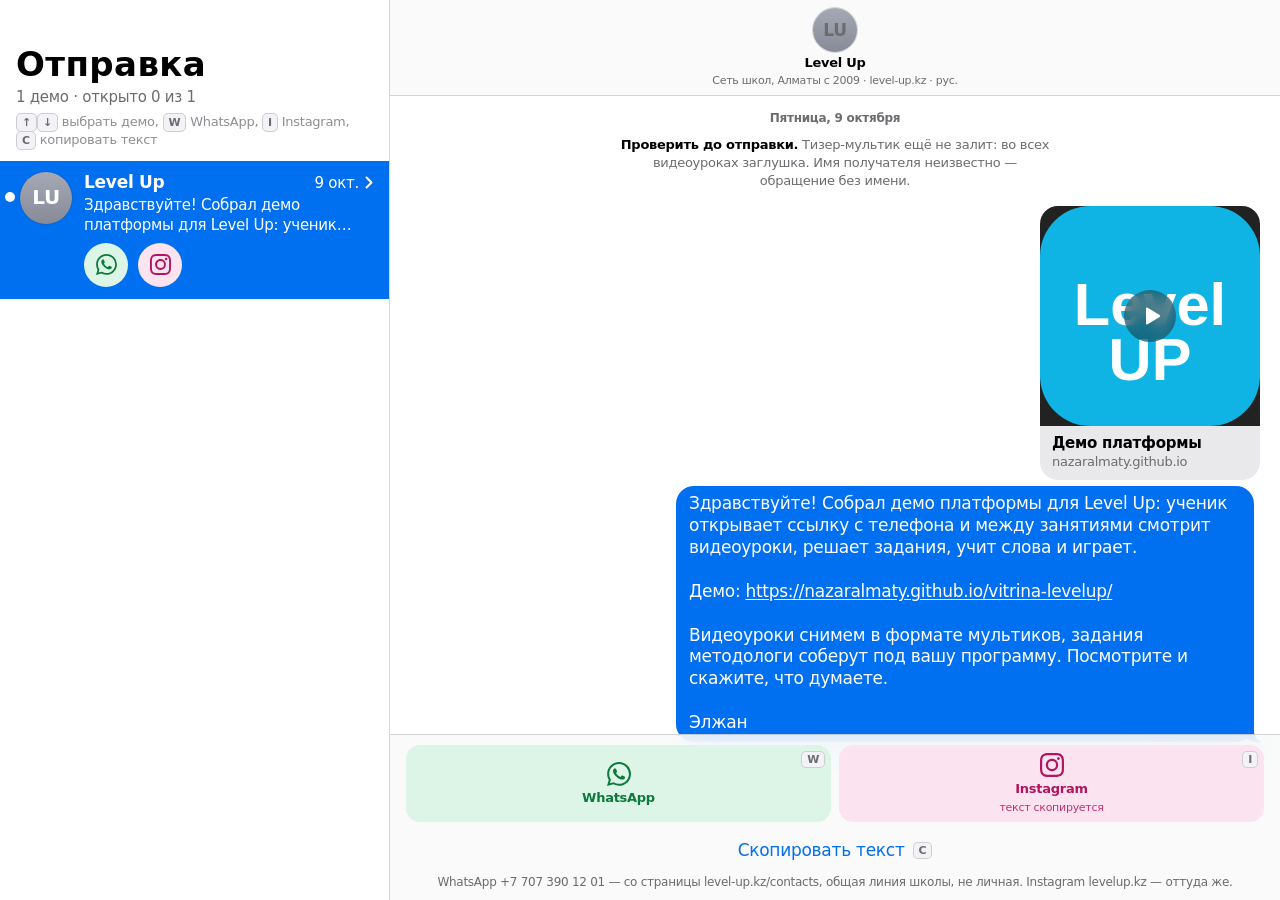
==== send/index.html @ e3538e0c "витрина LevelUp: демо платформы + страница отправки" ====
<!doctype html>
<html lang="ru">
<head>
<meta charset="utf-8">
<meta name="viewport" content="width=device-width, initial-scale=1, viewport-fit=cover">
<meta name="robots" content="noindex,nofollow">
<meta name="theme-color" content="#ffffff" media="(prefers-color-scheme: light)">
<meta name="theme-color" content="#000000" media="(prefers-color-scheme: dark)">
<title>Отправка · витрины</title>
<link rel="icon" href="data:,">
<!--
THESIS: стол отправки демо выглядит как «Сообщения» на iPhone: свежий лид сверху, каждое демо — уже набранное исходящее сообщение. Отказ от таблицы лидов и CRM-карточек.
OWN-WORLD: системный шрифт Apple, белый (чёрный в тёмной теме) лист, синий пузырь с хвостом, карточка-превью ссылки с серым подвалом, плитки действий как в «Контактах» (WhatsApp зелёный, Почта синяя, Instagram малиновый), волосяные разделители с отступом от аватара.
STORY: Элжан открывает страницу, видит новое демо первым, жмёт плитку — открывается WhatsApp, почта или директ с готовым текстом и ссылкой на рилс.
FIRST VIEWPORT: крупный заголовок «Отправка», под ним счётчик; строки-треды: синяя точка, аватар канала, имя, дата, две строки текста, три круглые кнопки каналов.
FORM: закреплено брифом (iOS Messages), без броска. Телефон — список → тред сдвигом; от 760 px — две колонки как Messages на Mac, клавиши ↑↓ W E I C.
-->
<style>
:root{
  color-scheme: light dark;
  --bg:#fff; --bg2:#F2F2F7; --fill:#E9E9EB;
  --label:#000; --label2:#6C6C70; --label3:#8E8E93;
  --sep:rgba(60,60,67,.2);
  --blue:#006FF0; --bubble:#006FF0;
  --wa:#0B7A3B; --wa-bg:#DCF5E6;
  --mail:#0062D6; --mail-bg:#E1ECFD;
  --ig:#B3135F; --ig-bg:#FBE4EF;
  --bar:rgba(249,249,249,.84);
  --ease:cubic-bezier(.32,.72,0,1);
  --font:-apple-system,BlinkMacSystemFont,"SF Pro Text",system-ui,"Segoe UI",Roboto,"Helvetica Neue",Arial,sans-serif;
}
@media (prefers-color-scheme: dark){
  :root{
    --bg:#000; --bg2:#1C1C1E; --fill:#262628;
    --label:#fff; --label2:#AEAEB2; --label3:#8E8E93;
    --sep:rgba(84,84,88,.62);
    --blue:#0A84FF;
    --wa:#4ADE80; --wa-bg:rgba(37,211,102,.15);
    --mail:#6AB0FF; --mail-bg:rgba(10,132,255,.17);
    --ig:#FF7DB8; --ig-bg:rgba(225,48,108,.19);
    --bar:rgba(22,22,24,.84);
  }
}
*{box-sizing:border-box}
html,body{height:100%}
body{margin:0;background:var(--bg);color:var(--label);font:17px/1.29 var(--font);letter-spacing:-.016em;-webkit-font-smoothing:antialiased;-webkit-text-size-adjust:100%;-webkit-tap-highlight-color:transparent}
a{color:inherit;text-decoration:none}
:focus-visible{outline:3px solid var(--blue);outline-offset:2px;border-radius:12px}

/* ── каркас: телефон — два экрана со сдвигом, Mac — две колонки ── */
.app{position:relative;height:100vh;height:100dvh;overflow:hidden}
.pane{position:absolute;inset:0;display:flex;flex-direction:column;background:var(--bg);transition:transform .52s var(--ease),filter .52s var(--ease)}
.thread{transform:translateX(100%);box-shadow:-10px 0 28px rgba(0,0,0,.14);overflow-y:auto;overscroll-behavior:contain}
.app[data-view=thread] .thread{transform:none}
.app[data-view=thread] .list{transform:translateX(-26%);filter:brightness(.9)}
.scroll{flex:1;overflow-y:auto;overscroll-behavior:contain;-webkit-overflow-scrolling:touch}
@media (min-width:760px){
  .app{display:grid;grid-template-columns:minmax(330px,390px) 1fr}
  .pane{position:relative;inset:auto;transform:none!important;filter:none!important;box-shadow:none;min-height:0}
  .list{border-right:.5px solid var(--sep);background:var(--bg)}
  .back{visibility:hidden}
}
@media (prefers-reduced-motion:reduce){.pane{transition:none}}

/* ── список ── */
.list-head{padding:calc(env(safe-area-inset-top) + 44px) 16px 6px}
.list-head h1{margin:0;font-size:34px;line-height:41px;font-weight:700;letter-spacing:.012em}
.tally{margin:2px 0 0;color:var(--label2);font-size:15px;line-height:20px}
.keys{display:none;margin:6px 0 0;color:var(--label3);font-size:13px;line-height:18px}
.keys kbd,.tile kbd{font:600 11px/1 var(--font);padding:2px 5px;border-radius:5px;border:.5px solid var(--sep);background:var(--bg2);color:var(--label2)}
@media (hover:hover) and (pointer:fine){.keys{display:block}}

.rows{list-style:none;margin:6px 0 0;padding:0 0 calc(env(safe-area-inset-bottom) + 24px)}
.row{position:relative}
.row::after{content:"";position:absolute;left:84px;right:0;bottom:0;border-bottom:.5px solid var(--sep)}
.row:last-child::after{display:none}
.row-main{display:flex;gap:12px;padding:11px 16px 6px 20px;position:relative}
.row-main:active,.row[aria-current=true] .row-main{background:var(--bg2)}
@media (min-width:760px){
  .row[aria-current=true]{background:var(--blue)}
  .row[aria-current=true] .row-main{background:none}
  .row[aria-current=true] :is(.nm,.pv,time,.chev){color:#fff}
  .row[aria-current=true] .dot{background:#fff}
  .row[aria-current=true] .receipt-mini{color:rgba(255,255,255,.85)}
  .row[aria-current=true]::after{display:none}
}
.dot{position:absolute;left:5px;top:31px;width:10px;height:10px;border-radius:50%;background:var(--blue)}
.row[data-opened] .dot{display:none}
.av{flex:none;width:52px;height:52px;border-radius:50%;object-fit:cover;outline:.5px solid var(--sep);outline-offset:-.5px;background:linear-gradient(#A5A9B5,#878B97);display:grid;place-items:center;color:#fff;font-weight:600;font-size:20px}
.row-body{flex:1;min-width:0}
.row-top{display:flex;align-items:baseline;gap:6px}
.nm{flex:1;min-width:0;font-weight:600;white-space:nowrap;overflow:hidden;text-overflow:ellipsis}
.row-top time{color:var(--label2);font-size:15px;white-space:nowrap}
.chev{width:8px;height:13px;color:var(--label3);align-self:center;flex:none}
.pv{display:-webkit-box;-webkit-line-clamp:2;-webkit-box-orient:vertical;overflow:hidden;margin-top:1px;color:var(--label2);font-size:15px;line-height:20px}
.chips{display:flex;align-items:center;gap:10px;padding:2px 16px 12px 84px}
.chip{width:44px;height:44px;border-radius:50%;display:grid;place-items:center;transition:transform .2s var(--ease),opacity .2s}
.chip svg{width:21px;height:21px}
.chip:active{transform:scale(.88)}
.receipt-mini{margin-left:auto;color:var(--label2);font-size:13px;line-height:16px;text-align:right}

/* каналы: одинаковая раскраска в чипах и плитках */
.wa{color:var(--wa);background:var(--wa-bg)}
.mail{color:var(--mail);background:var(--mail-bg)}
.ig{color:var(--ig);background:var(--ig-bg)}
.off{color:var(--label3);background:var(--bg2);cursor:not-allowed}
.chip.off{opacity:.55}

.empty{padding:48px 32px;text-align:center;color:var(--label2);font-size:15px;line-height:20px}

/* ── тред ── */
.th-head{position:sticky;top:0;z-index:2;display:grid;grid-template-columns:88px 1fr 88px;align-items:end;padding:calc(env(safe-area-inset-top) + 8px) 8px 8px;background:var(--bar);-webkit-backdrop-filter:saturate(180%) blur(20px);backdrop-filter:saturate(180%) blur(20px);border-bottom:.5px solid var(--sep)}
.back{display:flex;align-items:center;gap:4px;height:44px;padding:0 8px;color:var(--blue);font-size:17px;align-self:start}
.back svg{width:12px;height:21px}
.who{display:flex;flex-direction:column;align-items:center;gap:3px;min-width:0;text-align:center}
.who .av{width:44px;height:44px;font-size:17px}
.who b{font-size:13px;line-height:16px;font-weight:600;max-width:100%;white-space:nowrap;overflow:hidden;text-overflow:ellipsis}
.who span{font-size:11px;line-height:13px;color:var(--label2);max-width:100%;white-space:nowrap;overflow:hidden;text-overflow:ellipsis}

.th-body{flex:1 0 auto;display:flex;flex-direction:column;padding:14px 16px 16px}
.th-body>*{flex-shrink:0}
.th-body>:first-child{margin-top:auto}
.stamp{align-self:center;margin:4px 0 10px;color:var(--label2);font-size:12px;line-height:16px}
.stamp b{font-weight:600}
.sys{align-self:center;max-width:34em;margin:0 0 8px;color:var(--label2);font-size:13px;line-height:18px;text-align:center;text-wrap:pretty}
.sys a{color:var(--blue)}
.sys.check{margin-bottom:16px}
.sys.check b{color:var(--label);font-weight:600}

.card{align-self:flex-end;position:relative;width:min(220px,58vw);margin:0 4px 4px 0;border-radius:18px;overflow:hidden;background:var(--fill);transition:transform .25s var(--ease)}
.card:active{transform:scale(.97)}
.card img{display:block;width:100%;aspect-ratio:1/1;object-fit:cover;object-position:50% 30%;background:#222}
.play{position:absolute;left:50%;top:40%;width:52px;height:52px;margin:-26px 0 0 -26px;border-radius:50%;display:grid;place-items:center;background:rgba(0,0,0,.42);-webkit-backdrop-filter:blur(8px);backdrop-filter:blur(8px)}
.play svg{width:20px;height:20px;margin-left:3px;color:#fff}
.card-foot{display:block;padding:8px 12px 10px}
.card-foot b{display:block;font-size:15px;line-height:19px;font-weight:600}
.card-foot span{display:block;font-size:13px;line-height:17px;color:var(--label2)}
.card.pending img{filter:grayscale(1) brightness(.75)}

.bubble{align-self:flex-end;position:relative;max-width:min(78%,34em);margin:2px 10px 0 0;padding:7px 13px 8px;border-radius:18px;background:var(--bubble);color:#fff;white-space:pre-wrap;overflow-wrap:anywhere;text-wrap:pretty}
.bubble::before{content:"";position:absolute;bottom:0;right:-7px;width:20px;height:20px;background:var(--bubble);border-bottom-left-radius:16px 14px}
.bubble::after{content:"";position:absolute;bottom:0;right:-10px;width:10px;height:20px;background:var(--bg);border-bottom-left-radius:10px}
.bubble a{color:#fff;text-decoration:underline;text-underline-offset:2px}
.bubble i{opacity:.8}
.receipt{align-self:flex-end;margin:4px 12px 0 0;color:var(--label2);font-size:11px;line-height:13px;font-weight:600}
.receipt.ok{color:var(--label2)}

.composer{position:sticky;bottom:0;z-index:2;padding:10px 16px calc(env(safe-area-inset-bottom) + 10px);background:var(--bar);-webkit-backdrop-filter:saturate(180%) blur(20px);backdrop-filter:saturate(180%) blur(20px);border-top:.5px solid var(--sep)}
.tiles{display:grid;grid-template-columns:repeat(2,1fr);gap:8px}
.tile{position:relative;display:flex;flex-direction:column;align-items:center;justify-content:center;gap:4px;min-height:60px;padding:8px 4px;border-radius:14px;font-size:13px;line-height:16px;font-weight:600;text-align:center;transition:transform .2s var(--ease)}
.tile svg{width:24px;height:24px}
.tile small{font-size:11px;line-height:13px;font-weight:500;opacity:.85}
.tile:active{transform:scale(.95)}
.tile kbd{display:none;position:absolute;top:6px;right:6px}
@media (hover:hover) and (pointer:fine){.tile kbd{display:block}.tile:not(.off):hover{filter:brightness(.97) saturate(1.1)}}
.copy{display:flex;align-items:center;justify-content:center;gap:8px;width:100%;min-height:44px;margin-top:6px;border:0;background:none;color:var(--blue);font:17px var(--font);letter-spacing:-.016em;cursor:pointer}
.copy:disabled{color:var(--label3);cursor:not-allowed}
.copy kbd{display:none}
@media (hover:hover) and (pointer:fine){.copy kbd{display:inline;font:600 11px/1 var(--font);padding:2px 5px;border-radius:5px;border:.5px solid var(--sep);background:var(--bg2);color:var(--label2)}}
.src{margin:2px 0 0;color:var(--label2);font-size:12px;line-height:16px;text-align:center;text-wrap:pretty}

.hud{position:fixed;left:50%;top:42%;z-index:9;min-width:180px;padding:18px 22px;border-radius:16px;background:rgba(30,30,32,.86);color:#fff;font-size:15px;line-height:20px;text-align:center;-webkit-backdrop-filter:blur(16px);backdrop-filter:blur(16px);transform:translate(-50%,-50%) scale(.92);opacity:0;pointer-events:none;transition:opacity .22s,transform .3s var(--ease)}
.hud.on{opacity:1;transform:translate(-50%,-50%) scale(1)}
.hud svg{display:block;width:34px;height:34px;margin:0 auto 6px}
</style>
</head>
<body>
<div class="app" id="app" data-view="list">
  <section class="pane list" aria-label="Демо на отправку">
    <div class="scroll">
      <header class="list-head">
        <h1>Отправка</h1>
        <p class="tally" id="tally"></p>
        <p class="keys"><kbd>↑</kbd><kbd>↓</kbd> выбрать демо, <kbd>W</kbd> WhatsApp, <kbd>I</kbd> Instagram, <kbd>C</kbd> копировать текст</p>
      </header>
      <ol class="rows" id="rows"></ol>
    </div>
  </section>
  <section class="pane thread" id="thread" aria-label="Сообщение"></section>
</div>
<div class="hud" id="hud" role="status" aria-live="polite"></div>

<script src="leads.js"></script>
<script>
const ICON = {
  wa: '<svg viewBox="0 0 24 24" fill="currentColor" aria-hidden="true"><path d="M17.472 14.382c-.297-.149-1.758-.867-2.03-.967-.273-.099-.471-.148-.67.15-.197.297-.767.966-.94 1.164-.173.199-.347.223-.644.075-.297-.15-1.255-.463-2.39-1.475-.883-.788-1.48-1.761-1.653-2.059-.173-.297-.018-.458.13-.606.134-.133.298-.347.446-.52.149-.174.198-.298.298-.497.099-.198.05-.371-.025-.52-.075-.149-.669-1.612-.916-2.207-.242-.579-.487-.5-.669-.51-.173-.008-.371-.01-.57-.01-.198 0-.52.074-.792.372-.272.297-1.04 1.016-1.04 2.479 0 1.462 1.065 2.875 1.213 3.074.149.198 2.096 3.2 5.077 4.487.709.306 1.262.489 1.694.625.712.227 1.36.195 1.871.118.571-.085 1.758-.719 2.006-1.413.248-.694.248-1.289.173-1.413-.074-.124-.272-.198-.57-.347m-5.421 7.403h-.004a9.87 9.87 0 01-5.031-1.378l-.361-.214-3.741.982.998-3.648-.235-.374a9.86 9.86 0 01-1.51-5.26c.001-5.45 4.436-9.884 9.888-9.884 2.64 0 5.122 1.03 6.988 2.898a9.825 9.825 0 012.893 6.994c-.003 5.45-4.437 9.884-9.885 9.884m8.413-18.297A11.815 11.815 0 0012.05 0C5.495 0 .16 5.335.157 11.892c0 2.096.547 4.142 1.588 5.945L.057 24l6.305-1.654a11.882 11.882 0 005.683 1.448h.005c6.554 0 11.89-5.335 11.893-11.893a11.821 11.821 0 00-3.48-8.413Z"/></svg>',
  ig: '<svg viewBox="0 0 24 24" fill="currentColor" aria-hidden="true"><path d="M7.0301.084c-1.2768.0602-2.1487.264-2.911.5634-.7888.3075-1.4575.72-2.1228 1.3877-.6652.6677-1.075 1.3368-1.3802 2.127-.2954.7638-.4956 1.6365-.552 2.914-.0564 1.2775-.0689 1.6882-.0626 4.947.0062 3.2586.0206 3.6671.0825 4.9473.061 1.2765.264 2.1482.5635 2.9107.308.7889.72 1.4573 1.388 2.1228.6679.6655 1.3365 1.0743 2.1285 1.38.7632.295 1.6361.4961 2.9134.552 1.2773.056 1.6884.069 4.9462.0627 3.2578-.0062 3.668-.0207 4.9478-.0814 1.28-.0607 2.147-.2652 2.9098-.5633.7889-.3086 1.4578-.72 2.1228-1.3881.665-.6682 1.0745-1.3378 1.3795-2.1284.2957-.7632.4966-1.636.552-2.9124.056-1.2809.0692-1.6898.063-4.948-.0063-3.2583-.021-3.6668-.0817-4.9465-.0607-1.2797-.264-2.1487-.5633-2.9117-.3084-.7889-.72-1.4568-1.3876-2.1228C21.2982 1.33 20.628.9208 19.8378.6165 19.074.321 18.2017.1197 16.9244.0645 15.6471.0093 15.236-.005 11.977.0014 8.718.0076 8.31.0215 7.0301.0839m.1402 21.6932c-1.17-.0509-1.8053-.2453-2.2287-.408-.5606-.216-.96-.4771-1.3819-.895-.422-.4178-.6811-.8186-.9-1.378-.1644-.4234-.3624-1.058-.4171-2.228-.0595-1.2645-.072-1.6442-.079-4.848-.007-3.2037.0053-3.583.0607-4.848.05-1.169.2456-1.805.408-2.2282.216-.5613.4762-.96.895-1.3816.4188-.4217.8184-.6814 1.3783-.9003.423-.1651 1.0575-.3614 2.227-.4171 1.2655-.06 1.6447-.072 4.848-.079 3.2033-.007 3.5835.005 4.8495.0608 1.169.0508 1.8053.2445 2.228.408.5608.216.96.4754 1.3816.895.4217.4194.6816.8176.9005 1.3787.1653.4217.3617 1.056.4169 2.2263.0602 1.2655.0739 1.645.0796 4.848.0058 3.203-.0055 3.5834-.061 4.848-.051 1.17-.245 1.8055-.408 2.2294-.216.5604-.4763.96-.8954 1.3814-.419.4215-.8181.6811-1.3783.9-.4224.1649-1.0577.3617-2.2262.4174-1.2656.0595-1.6448.072-4.8493.079-3.2045.007-3.5825-.006-4.848-.0608M16.953 5.5864A1.44 1.44 0 1 0 18.39 4.144a1.44 1.44 0 0 0-1.437 1.4424M5.8385 12.012c.0067 3.4032 2.7706 6.1557 6.173 6.1493 3.4026-.0065 6.157-2.7701 6.1506-6.1733-.0065-3.4032-2.771-6.1565-6.174-6.1498-3.403.0067-6.156 2.771-6.1496 6.1738M8 12.0077a4 4 0 1 1 4.008 3.9921A3.9996 3.9996 0 0 1 8 12.0077"/></svg>',
  mail: '<svg viewBox="0 0 24 24" fill="none" stroke="currentColor" stroke-width="1.9" stroke-linejoin="round" aria-hidden="true"><rect x="2.5" y="5" width="19" height="14" rx="2.6"/><path d="m3.5 6.5 8.5 6.6 8.5-6.6"/></svg>',
  chev: '<svg class="chev" viewBox="0 0 8 13" fill="none" stroke="currentColor" stroke-width="2" stroke-linecap="round" stroke-linejoin="round" aria-hidden="true"><path d="m1.5 1.5 5 5-5 5"/></svg>',
  back: '<svg viewBox="0 0 12 21" fill="none" stroke="currentColor" stroke-width="3" stroke-linecap="round" stroke-linejoin="round" aria-hidden="true"><path d="M10 2 2 10.5 10 19"/></svg>',
  play: '<svg viewBox="0 0 20 20" fill="currentColor" aria-hidden="true"><path d="M4 2.6v14.8c0 .8.9 1.3 1.6.9l12-7.4c.6-.4.6-1.4 0-1.8l-12-7.4C4.9 1.3 4 1.8 4 2.6Z"/></svg>',
  ok: '<svg viewBox="0 0 34 34" fill="none" stroke="currentColor" stroke-width="3" stroke-linecap="round" stroke-linejoin="round" aria-hidden="true"><path d="m8 17.5 6 6L26 11"/></svg>'
};
const CH = { wa: 'WhatsApp', ig: 'Instagram' };
const KEY = { wa: 'W', ig: 'I' };
const SIGN = '\n\nЭлжан';
const STORE = 'vitrina-otpravka-opened';

const app = document.getElementById('app');
const rowsEl = document.getElementById('rows');
const threadEl = document.getElementById('thread');
const wide = matchMedia('(min-width:760px)');

const leads = (Array.isArray(window.LEADS) ? window.LEADS : [])
  .map((l, i) => ({ ...l, i }))
  .sort((a, b) => (b.date || '').localeCompare(a.date || '') || a.i - b.i);

let opened = {};
try { opened = JSON.parse(localStorage.getItem(STORE) || '{}') || {}; } catch (e) {}
const saveOpened = () => { try { localStorage.setItem(STORE, JSON.stringify(opened)); } catch (e) {} };

const esc = s => String(s ?? '').replace(/[&<>"']/g, c => ({ '&': '&amp;', '<': '&lt;', '>': '&gt;', '"': '&quot;', "'": '&#39;' }[c]));
const body = l => l.text.replace('{demo}', l.demo) + SIGN;
const initials = n => n.replace(/[«»"]/g, '').split(/\s+/).slice(0, 2).map(w => w[0] || '').join('').toUpperCase();

function day(iso, long) {
  const d = new Date(iso + 'T12:00:00');
  const t = new Date(); t.setHours(12, 0, 0, 0);
  const diff = Math.round((t - d) / 864e5);
  if (long) {
    const s = d.toLocaleDateString('ru-RU', { weekday: 'long', day: 'numeric', month: 'long' });
    return (diff === 0 ? 'Сегодня, ' : diff === 1 ? 'Вчера, ' : '') + (diff < 2 ? s.replace(/^[^,]+,\s*/, '') : s[0].toUpperCase() + s.slice(1));
  }
  if (diff === 0) return 'сегодня';
  if (diff === 1) return 'вчера';
  return d.toLocaleDateString('ru-RU', { day: 'numeric', month: 'short' });
}
const clock = ts => new Date(ts).toLocaleString('ru-RU', { day: 'numeric', month: 'short', hour: '2-digit', minute: '2-digit' });

// Куда ведёт канал: href, копировать ли текст (когда приложение не принимает готовый текст), почему недоступен.
function route(l, ch) {
  if (!l.demo) return { off: 'демо не выложено' };
  if (ch === 'wa') {
    if (!l.wa) return { off: 'нет номера' };
    if (/^https?:/.test(l.wa)) return { href: l.wa, copy: body(l), blank: true };
    return { href: 'https://wa.me/' + l.wa.replace(/\D/g, '') + '?text=' + encodeURIComponent(body(l)), blank: true };
  }
  if (!l.ig) return { off: 'нет аккаунта' };
  return { href: 'https://ig.me/m/' + l.ig.replace(/^@/, ''), copy: body(l), blank: true };
}

function action(l, ch, kind) {
  const r = route(l, ch);
  const cls = kind + ' ' + (r.off ? 'off' : ch);
  const sub = r.off || (r.copy ? 'текст скопируется' : '');
  const label = kind === 'tile' ? `<span>${CH[ch]}</span>${sub ? `<small>${esc(sub)}</small>` : ''}<kbd>${KEY[ch]}</kbd>` : '';
  const aria = r.off ? `${CH[ch]}: ${r.off}` : `${CH[ch]}: открыть с готовым текстом${r.copy ? ', текст скопируется' : ''}`;
  if (r.off) return `<span class="${cls}" role="link" aria-disabled="true" aria-label="${esc(aria)}" title="${esc(aria)}">${ICON[ch]}${label}</span>`;
  return `<a class="${cls}" href="${esc(r.href)}"${r.blank ? ' target="_blank" rel="noopener"' : ''} data-id="${esc(l.id)}" data-ch="${ch}" aria-label="${esc(aria)}" title="${esc(aria)}">${ICON[ch]}${label}</a>`;
}

const receiptText = l => opened[l.id] ? `Открыт ${CH[opened[l.id].ch]}, ${clock(opened[l.id].at)}` : '';

function avatarImg(l) {
  return l.avatar
    ? `<img class="av" src="${esc(l.avatar)}" alt="" data-ini="${esc(initials(l.name))}">`
    : `<span class="av" aria-hidden="true">${esc(initials(l.name))}</span>`;
}
// Аватар не загрузился — инициалы на сером, как контакт без фото.
document.addEventListener('error', e => {
  const t = e.target;
  if (t.matches && t.matches('img.av')) { const s = document.createElement('span'); s.className = 'av'; s.textContent = t.dataset.ini; t.replaceWith(s); }
}, true);

function renderList(current) {
  const n = leads.length, o = leads.filter(l => opened[l.id]).length;
  document.getElementById('tally').textContent = n ? `${n} демо · открыто ${o} из ${n}` : '';
  if (!Array.isArray(window.LEADS)) { rowsEl.innerHTML = '<li class="empty">Не загрузился leads.js — он должен лежать рядом с этой страницей.</li>'; return; }
  if (!n) { rowsEl.innerHTML = '<li class="empty">Пока пусто. Новое демо появится здесь сверху.</li>'; return; }
  rowsEl.innerHTML = leads.map(l => `
    <li class="row" data-id="${esc(l.id)}"${opened[l.id] ? ' data-opened' : ''}${l.id === current ? ' aria-current="true"' : ''}>
      <a class="row-main" href="#${esc(l.id)}">
        <span class="dot" aria-hidden="true"></span>
        ${avatarImg(l)}
        <span class="row-body">
          <span class="row-top"><b class="nm">${esc(l.name)}</b><time datetime="${esc(l.date)}">${day(l.date)}</time>${ICON.chev}</span>
          <span class="pv">${esc(l.demo ? body(l) : l.text.replace('{demo}', '…'))}</span>
        </span>
      </a>
      <div class="chips">${['wa', 'ig'].map(ch => action(l, ch, 'chip')).join('')}<span class="receipt-mini">${esc(receiptText(l))}</span></div>
    </li>`).join('');
}

function renderThread(l) {
  if (!l) { threadEl.innerHTML = '<div class="empty" style="margin:auto">Выбери демо слева.</div>'; return; }
  const lang = { ru: 'рус.', kk: 'каз.' }[l.lang] || '';
  const host = (l.demo || '').replace(/^https?:\/\//, '').split('/')[0];
  const text = esc(l.text).replace('{demo}', l.demo ? `<a href="${esc(l.demo)}" target="_blank" rel="noopener">${esc(l.demo)}</a>` : '<i>ссылка появится после публикации</i>');
  threadEl.innerHTML = `
    <header class="th-head">
      <a class="back" href="#" id="back">${ICON.back}Все</a>
      <div class="who">${avatarImg(l)}<b>${esc(l.name)}</b><span>${esc([l.sub, lang].filter(Boolean).join(' · '))}</span></div>
    </header>
    <div class="th-body">
      <p class="stamp"><b>${esc(day(l.date, true))}</b></p>
      ${l.check ? `<p class="sys check"><b>Проверить до отправки.</b> ${esc(l.check)}</p>` : ''}
      <a class="card${l.demo ? '' : ' pending'}" ${l.demo ? `href="${esc(l.demo)}" target="_blank" rel="noopener"` : 'aria-disabled="true"'}>
        <img src="${esc(l.poster || '')}" alt="Демо платформы">
        <span class="play">${ICON.play}</span>
        <span class="card-foot"><b>${l.demo ? 'Демо платформы' : 'Демо ещё не выложено'}</b><span>${esc(host || '')}</span></span>
      </a>
      <div class="bubble">${text}${esc(SIGN)}</div>
      <p class="receipt" id="receipt">${esc(receiptText(l) || 'Не отправлено')}</p>
    </div>
    <footer class="composer">
      <div class="tiles">${['wa', 'ig'].map(ch => action(l, ch, 'tile')).join('')}</div>
      <button class="copy" type="button" data-copy-id="${esc(l.id)}"${l.demo ? '' : ' disabled'}>Скопировать текст <kbd>C</kbd></button>
      ${l.src ? `<p class="src">${esc(l.src)}</p>` : ''}
    </footer>`;
  threadEl.scrollTop = 0;
}

let current = null, fromList = false;
function show() {
  const id = decodeURIComponent(location.hash.slice(1));
  let l = leads.find(x => x.id === id);
  if (!l && wide.matches && leads.length) { l = leads[0]; history.replaceState(null, '', '#' + l.id); }
  current = l ? l.id : null;
  renderList(current);
  if (l || wide.matches) renderThread(l);
  app.dataset.view = l && !wide.matches ? 'thread' : 'list';
  if (!wide.matches && !l) document.title = 'Отправка';
  if (l) document.title = l.name + ' — Отправка';
  rowsEl.querySelector('[aria-current=true]')?.scrollIntoView({ block: 'nearest' });
}

const hud = document.getElementById('hud');
let hudT;
function flash(msg) {
  hud.innerHTML = ICON.ok + esc(msg);
  hud.classList.add('on');
  clearTimeout(hudT); hudT = setTimeout(() => hud.classList.remove('on'), 1500);
}

function copy(text) {
  const fallback = () => {
    const t = document.createElement('textarea');
    t.value = text; t.setAttribute('readonly', ''); t.style.cssText = 'position:fixed;opacity:0;font-size:16px';
    document.body.appendChild(t); t.select(); t.setSelectionRange(0, text.length);
    try { document.execCommand('copy'); } catch (e) {}
    t.remove();
  };
  if (navigator.clipboard && window.isSecureContext) navigator.clipboard.writeText(text).catch(fallback);
  else fallback();
}

document.addEventListener('click', e => {
  if (e.target.closest('#back')) {
    e.preventDefault();
    if (fromList) history.back(); else location.hash = '';
    return;
  }
  const c = e.target.closest('[data-copy-id]');
  if (c) { const l = leads.find(x => x.id === c.dataset.copyId); copy(body(l)); flash('Текст скопирован'); return; }
  const a = e.target.closest('a[data-ch]');
  if (!a) return;
  const l = leads.find(x => x.id === a.dataset.id);
  const r = route(l, a.dataset.ch);
  if (r.copy) { copy(r.copy); flash('Текст скопирован — вставь в чат'); }
  opened[l.id] = { ch: a.dataset.ch, at: Date.now() };
  saveOpened();
  setTimeout(() => { renderList(current); const rc = document.getElementById('receipt'); if (rc && current === l.id) rc.textContent = receiptText(l); }, 400);
});

document.addEventListener('keydown', e => {
  if (e.metaKey || e.ctrlKey || e.altKey || /input|textarea/i.test(e.target.tagName)) return;
  const k = e.key.toLowerCase();
  const i = leads.findIndex(x => x.id === current);
  if (k === 'arrowdown' || k === 'arrowup' || k === 'j' || k === 'k') {
    if (!leads.length) return;
    e.preventDefault();
    const n = (k === 'arrowdown' || k === 'j') ? Math.min(i + 1, leads.length - 1) : Math.max(i - 1, 0);
    location.hash = leads[n < 0 ? 0 : n].id;
    return;
  }
  const ch = { w: 'wa', 'ц': 'wa', i: 'ig', 'ш': 'ig' }[k];
  if (ch) { threadEl.querySelector(`.tile[data-ch="${ch}"]`)?.click(); return; }
  if (k === 'c' || k === 'с') threadEl.querySelector('.copy')?.click();
  if (k === 'escape' && !wide.matches) location.hash = '';
});

addEventListener('hashchange', e => { fromList = !new URL(e.oldURL).hash; show(); });
wide.addEventListener('change', show);
show();
</script>
</body>
</html>
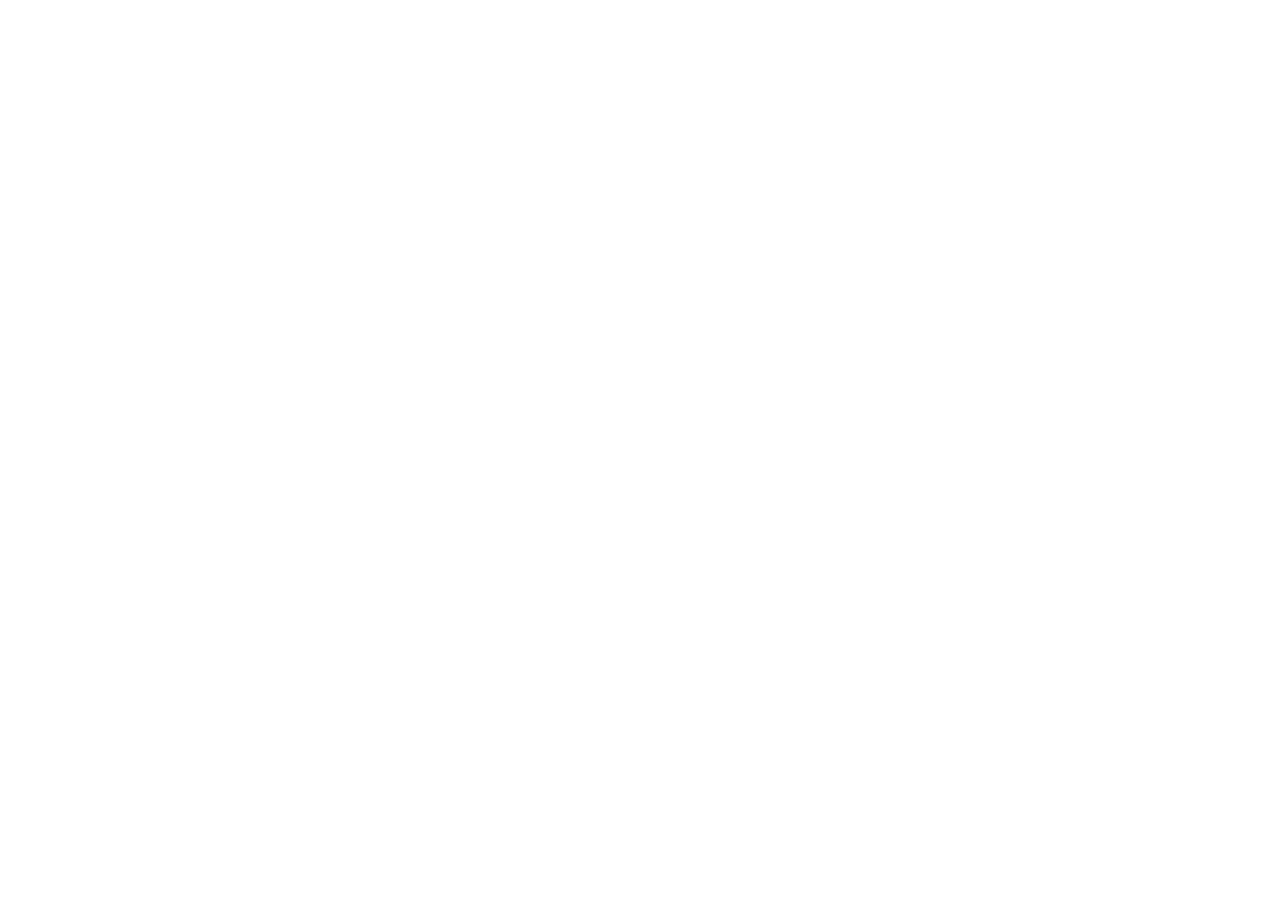
==== commit 3521e8b5: "витрина: тизер-мультик в репо, подмена видео после course.js, один токен бренда, ключи хранилища по " ====
--- a/send/index.html
+++ b/send/index.html
@@ -1,387 +1,3 @@
-<!doctype html>
-<html lang="ru">
-<head>
-<meta charset="utf-8">
-<meta name="viewport" content="width=device-width, initial-scale=1, viewport-fit=cover">
-<meta name="robots" content="noindex,nofollow">
-<meta name="theme-color" content="#ffffff" media="(prefers-color-scheme: light)">
-<meta name="theme-color" content="#000000" media="(prefers-color-scheme: dark)">
-<title>Отправка · витрины</title>
-<link rel="icon" href="data:,">
-<!--
-THESIS: стол отправки демо выглядит как «Сообщения» на iPhone: свежий лид сверху, каждое демо — уже набранное исходящее сообщение. Отказ от таблицы лидов и CRM-карточек.
-OWN-WORLD: системный шрифт Apple, белый (чёрный в тёмной теме) лист, синий пузырь с хвостом, карточка-превью ссылки с серым подвалом, плитки действий как в «Контактах» (WhatsApp зелёный, Почта синяя, Instagram малиновый), волосяные разделители с отступом от аватара.
-STORY: Элжан открывает страницу, видит новое демо первым, жмёт плитку — открывается WhatsApp, почта или директ с готовым текстом и ссылкой на рилс.
-FIRST VIEWPORT: крупный заголовок «Отправка», под ним счётчик; строки-треды: синяя точка, аватар канала, имя, дата, две строки текста, три круглые кнопки каналов.
-FORM: закреплено брифом (iOS Messages), без броска. Телефон — список → тред сдвигом; от 760 px — две колонки как Messages на Mac, клавиши ↑↓ W E I C.
--->
-<style>
-:root{
-  color-scheme: light dark;
-  --bg:#fff; --bg2:#F2F2F7; --fill:#E9E9EB;
-  --label:#000; --label2:#6C6C70; --label3:#8E8E93;
-  --sep:rgba(60,60,67,.2);
-  --blue:#006FF0; --bubble:#006FF0;
-  --wa:#0B7A3B; --wa-bg:#DCF5E6;
-  --mail:#0062D6; --mail-bg:#E1ECFD;
-  --ig:#B3135F; --ig-bg:#FBE4EF;
-  --bar:rgba(249,249,249,.84);
-  --ease:cubic-bezier(.32,.72,0,1);
-  --font:-apple-system,BlinkMacSystemFont,"SF Pro Text",system-ui,"Segoe UI",Roboto,"Helvetica Neue",Arial,sans-serif;
-}
-@media (prefers-color-scheme: dark){
-  :root{
-    --bg:#000; --bg2:#1C1C1E; --fill:#262628;
-    --label:#fff; --label2:#AEAEB2; --label3:#8E8E93;
-    --sep:rgba(84,84,88,.62);
-    --blue:#0A84FF;
-    --wa:#4ADE80; --wa-bg:rgba(37,211,102,.15);
-    --mail:#6AB0FF; --mail-bg:rgba(10,132,255,.17);
-    --ig:#FF7DB8; --ig-bg:rgba(225,48,108,.19);
-    --bar:rgba(22,22,24,.84);
-  }
-}
-*{box-sizing:border-box}
-html,body{height:100%}
-body{margin:0;background:var(--bg);color:var(--label);font:17px/1.29 var(--font);letter-spacing:-.016em;-webkit-font-smoothing:antialiased;-webkit-text-size-adjust:100%;-webkit-tap-highlight-color:transparent}
-a{color:inherit;text-decoration:none}
-:focus-visible{outline:3px solid var(--blue);outline-offset:2px;border-radius:12px}
-
-/* ── каркас: телефон — два экрана со сдвигом, Mac — две колонки ── */
-.app{position:relative;height:100vh;height:100dvh;overflow:hidden}
-.pane{position:absolute;inset:0;display:flex;flex-direction:column;background:var(--bg);transition:transform .52s var(--ease),filter .52s var(--ease)}
-.thread{transform:translateX(100%);box-shadow:-10px 0 28px rgba(0,0,0,.14);overflow-y:auto;overscroll-behavior:contain}
-.app[data-view=thread] .thread{transform:none}
-.app[data-view=thread] .list{transform:translateX(-26%);filter:brightness(.9)}
-.scroll{flex:1;overflow-y:auto;overscroll-behavior:contain;-webkit-overflow-scrolling:touch}
-@media (min-width:760px){
-  .app{display:grid;grid-template-columns:minmax(330px,390px) 1fr}
-  .pane{position:relative;inset:auto;transform:none!important;filter:none!important;box-shadow:none;min-height:0}
-  .list{border-right:.5px solid var(--sep);background:var(--bg)}
-  .back{visibility:hidden}
-}
-@media (prefers-reduced-motion:reduce){.pane{transition:none}}
-
-/* ── список ── */
-.list-head{padding:calc(env(safe-area-inset-top) + 44px) 16px 6px}
-.list-head h1{margin:0;font-size:34px;line-height:41px;font-weight:700;letter-spacing:.012em}
-.tally{margin:2px 0 0;color:var(--label2);font-size:15px;line-height:20px}
-.keys{display:none;margin:6px 0 0;color:var(--label3);font-size:13px;line-height:18px}
-.keys kbd,.tile kbd{font:600 11px/1 var(--font);padding:2px 5px;border-radius:5px;border:.5px solid var(--sep);background:var(--bg2);color:var(--label2)}
-@media (hover:hover) and (pointer:fine){.keys{display:block}}
-
-.rows{list-style:none;margin:6px 0 0;padding:0 0 calc(env(safe-area-inset-bottom) + 24px)}
-.row{position:relative}
-.row::after{content:"";position:absolute;left:84px;right:0;bottom:0;border-bottom:.5px solid var(--sep)}
-.row:last-child::after{display:none}
-.row-main{display:flex;gap:12px;padding:11px 16px 6px 20px;position:relative}
-.row-main:active,.row[aria-current=true] .row-main{background:var(--bg2)}
-@media (min-width:760px){
-  .row[aria-current=true]{background:var(--blue)}
-  .row[aria-current=true] .row-main{background:none}
-  .row[aria-current=true] :is(.nm,.pv,time,.chev){color:#fff}
-  .row[aria-current=true] .dot{background:#fff}
-  .row[aria-current=true] .receipt-mini{color:rgba(255,255,255,.85)}
-  .row[aria-current=true]::after{display:none}
-}
-.dot{position:absolute;left:5px;top:31px;width:10px;height:10px;border-radius:50%;background:var(--blue)}
-.row[data-opened] .dot{display:none}
-.av{flex:none;width:52px;height:52px;border-radius:50%;object-fit:cover;outline:.5px solid var(--sep);outline-offset:-.5px;background:linear-gradient(#A5A9B5,#878B97);display:grid;place-items:center;color:#fff;font-weight:600;font-size:20px}
-.row-body{flex:1;min-width:0}
-.row-top{display:flex;align-items:baseline;gap:6px}
-.nm{flex:1;min-width:0;font-weight:600;white-space:nowrap;overflow:hidden;text-overflow:ellipsis}
-.row-top time{color:var(--label2);font-size:15px;white-space:nowrap}
-.chev{width:8px;height:13px;color:var(--label3);align-self:center;flex:none}
-.pv{display:-webkit-box;-webkit-line-clamp:2;-webkit-box-orient:vertical;overflow:hidden;margin-top:1px;color:var(--label2);font-size:15px;line-height:20px}
-.chips{display:flex;align-items:center;gap:10px;padding:2px 16px 12px 84px}
-.chip{width:44px;height:44px;border-radius:50%;display:grid;place-items:center;transition:transform .2s var(--ease),opacity .2s}
-.chip svg{width:21px;height:21px}
-.chip:active{transform:scale(.88)}
-.receipt-mini{margin-left:auto;color:var(--label2);font-size:13px;line-height:16px;text-align:right}
-
-/* каналы: одинаковая раскраска в чипах и плитках */
-.wa{color:var(--wa);background:var(--wa-bg)}
-.mail{color:var(--mail);background:var(--mail-bg)}
-.ig{color:var(--ig);background:var(--ig-bg)}
-.off{color:var(--label3);background:var(--bg2);cursor:not-allowed}
-.chip.off{opacity:.55}
-
-.empty{padding:48px 32px;text-align:center;color:var(--label2);font-size:15px;line-height:20px}
-
-/* ── тред ── */
-.th-head{position:sticky;top:0;z-index:2;display:grid;grid-template-columns:88px 1fr 88px;align-items:end;padding:calc(env(safe-area-inset-top) + 8px) 8px 8px;background:var(--bar);-webkit-backdrop-filter:saturate(180%) blur(20px);backdrop-filter:saturate(180%) blur(20px);border-bottom:.5px solid var(--sep)}
-.back{display:flex;align-items:center;gap:4px;height:44px;padding:0 8px;color:var(--blue);font-size:17px;align-self:start}
-.back svg{width:12px;height:21px}
-.who{display:flex;flex-direction:column;align-items:center;gap:3px;min-width:0;text-align:center}
-.who .av{width:44px;height:44px;font-size:17px}
-.who b{font-size:13px;line-height:16px;font-weight:600;max-width:100%;white-space:nowrap;overflow:hidden;text-overflow:ellipsis}
-.who span{font-size:11px;line-height:13px;color:var(--label2);max-width:100%;white-space:nowrap;overflow:hidden;text-overflow:ellipsis}
-
-.th-body{flex:1 0 auto;display:flex;flex-direction:column;padding:14px 16px 16px}
-.th-body>*{flex-shrink:0}
-.th-body>:first-child{margin-top:auto}
-.stamp{align-self:center;margin:4px 0 10px;color:var(--label2);font-size:12px;line-height:16px}
-.stamp b{font-weight:600}
-.sys{align-self:center;max-width:34em;margin:0 0 8px;color:var(--label2);font-size:13px;line-height:18px;text-align:center;text-wrap:pretty}
-.sys a{color:var(--blue)}
-.sys.check{margin-bottom:16px}
-.sys.check b{color:var(--label);font-weight:600}
-
-.card{align-self:flex-end;position:relative;width:min(220px,58vw);margin:0 4px 4px 0;border-radius:18px;overflow:hidden;background:var(--fill);transition:transform .25s var(--ease)}
-.card:active{transform:scale(.97)}
-.card img{display:block;width:100%;aspect-ratio:1/1;object-fit:cover;object-position:50% 30%;background:#222}
-.play{position:absolute;left:50%;top:40%;width:52px;height:52px;margin:-26px 0 0 -26px;border-radius:50%;display:grid;place-items:center;background:rgba(0,0,0,.42);-webkit-backdrop-filter:blur(8px);backdrop-filter:blur(8px)}
-.play svg{width:20px;height:20px;margin-left:3px;color:#fff}
-.card-foot{display:block;padding:8px 12px 10px}
-.card-foot b{display:block;font-size:15px;line-height:19px;font-weight:600}
-.card-foot span{display:block;font-size:13px;line-height:17px;color:var(--label2)}
-.card.pending img{filter:grayscale(1) brightness(.75)}
-
-.bubble{align-self:flex-end;position:relative;max-width:min(78%,34em);margin:2px 10px 0 0;padding:7px 13px 8px;border-radius:18px;background:var(--bubble);color:#fff;white-space:pre-wrap;overflow-wrap:anywhere;text-wrap:pretty}
-.bubble::before{content:"";position:absolute;bottom:0;right:-7px;width:20px;height:20px;background:var(--bubble);border-bottom-left-radius:16px 14px}
-.bubble::after{content:"";position:absolute;bottom:0;right:-10px;width:10px;height:20px;background:var(--bg);border-bottom-left-radius:10px}
-.bubble a{color:#fff;text-decoration:underline;text-underline-offset:2px}
-.bubble i{opacity:.8}
-.receipt{align-self:flex-end;margin:4px 12px 0 0;color:var(--label2);font-size:11px;line-height:13px;font-weight:600}
-.receipt.ok{color:var(--label2)}
-
-.composer{position:sticky;bottom:0;z-index:2;padding:10px 16px calc(env(safe-area-inset-bottom) + 10px);background:var(--bar);-webkit-backdrop-filter:saturate(180%) blur(20px);backdrop-filter:saturate(180%) blur(20px);border-top:.5px solid var(--sep)}
-.tiles{display:grid;grid-template-columns:repeat(2,1fr);gap:8px}
-.tile{position:relative;display:flex;flex-direction:column;align-items:center;justify-content:center;gap:4px;min-height:60px;padding:8px 4px;border-radius:14px;font-size:13px;line-height:16px;font-weight:600;text-align:center;transition:transform .2s var(--ease)}
-.tile svg{width:24px;height:24px}
-.tile small{font-size:11px;line-height:13px;font-weight:500;opacity:.85}
-.tile:active{transform:scale(.95)}
-.tile kbd{display:none;position:absolute;top:6px;right:6px}
-@media (hover:hover) and (pointer:fine){.tile kbd{display:block}.tile:not(.off):hover{filter:brightness(.97) saturate(1.1)}}
-.copy{display:flex;align-items:center;justify-content:center;gap:8px;width:100%;min-height:44px;margin-top:6px;border:0;background:none;color:var(--blue);font:17px var(--font);letter-spacing:-.016em;cursor:pointer}
-.copy:disabled{color:var(--label3);cursor:not-allowed}
-.copy kbd{display:none}
-@media (hover:hover) and (pointer:fine){.copy kbd{display:inline;font:600 11px/1 var(--font);padding:2px 5px;border-radius:5px;border:.5px solid var(--sep);background:var(--bg2);color:var(--label2)}}
-.src{margin:2px 0 0;color:var(--label2);font-size:12px;line-height:16px;text-align:center;text-wrap:pretty}
-
-.hud{position:fixed;left:50%;top:42%;z-index:9;min-width:180px;padding:18px 22px;border-radius:16px;background:rgba(30,30,32,.86);color:#fff;font-size:15px;line-height:20px;text-align:center;-webkit-backdrop-filter:blur(16px);backdrop-filter:blur(16px);transform:translate(-50%,-50%) scale(.92);opacity:0;pointer-events:none;transition:opacity .22s,transform .3s var(--ease)}
-.hud.on{opacity:1;transform:translate(-50%,-50%) scale(1)}
-.hud svg{display:block;width:34px;height:34px;margin:0 auto 6px}
-</style>
-</head>
-<body>
-<div class="app" id="app" data-view="list">
-  <section class="pane list" aria-label="Демо на отправку">
-    <div class="scroll">
-      <header class="list-head">
-        <h1>Отправка</h1>
-        <p class="tally" id="tally"></p>
-        <p class="keys"><kbd>↑</kbd><kbd>↓</kbd> выбрать демо, <kbd>W</kbd> WhatsApp, <kbd>I</kbd> Instagram, <kbd>C</kbd> копировать текст</p>
-      </header>
-      <ol class="rows" id="rows"></ol>
-    </div>
-  </section>
-  <section class="pane thread" id="thread" aria-label="Сообщение"></section>
-</div>
-<div class="hud" id="hud" role="status" aria-live="polite"></div>
-
-<script src="leads.js"></script>
-<script>
-const ICON = {
-  wa: '<svg viewBox="0 0 24 24" fill="currentColor" aria-hidden="true"><path d="M17.472 14.382c-.297-.149-1.758-.867-2.03-.967-.273-.099-.471-.148-.67.15-.197.297-.767.966-.94 1.164-.173.199-.347.223-.644.075-.297-.15-1.255-.463-2.39-1.475-.883-.788-1.48-1.761-1.653-2.059-.173-.297-.018-.458.13-.606.134-.133.298-.347.446-.52.149-.174.198-.298.298-.497.099-.198.05-.371-.025-.52-.075-.149-.669-1.612-.916-2.207-.242-.579-.487-.5-.669-.51-.173-.008-.371-.01-.57-.01-.198 0-.52.074-.792.372-.272.297-1.04 1.016-1.04 2.479 0 1.462 1.065 2.875 1.213 3.074.149.198 2.096 3.2 5.077 4.487.709.306 1.262.489 1.694.625.712.227 1.36.195 1.871.118.571-.085 1.758-.719 2.006-1.413.248-.694.248-1.289.173-1.413-.074-.124-.272-.198-.57-.347m-5.421 7.403h-.004a9.87 9.87 0 01-5.031-1.378l-.361-.214-3.741.982.998-3.648-.235-.374a9.86 9.86 0 01-1.51-5.26c.001-5.45 4.436-9.884 9.888-9.884 2.64 0 5.122 1.03 6.988 2.898a9.825 9.825 0 012.893 6.994c-.003 5.45-4.437 9.884-9.885 9.884m8.413-18.297A11.815 11.815 0 0012.05 0C5.495 0 .16 5.335.157 11.892c0 2.096.547 4.142 1.588 5.945L.057 24l6.305-1.654a11.882 11.882 0 005.683 1.448h.005c6.554 0 11.89-5.335 11.893-11.893a11.821 11.821 0 00-3.48-8.413Z"/></svg>',
-  ig: '<svg viewBox="0 0 24 24" fill="currentColor" aria-hidden="true"><path d="M7.0301.084c-1.2768.0602-2.1487.264-2.911.5634-.7888.3075-1.4575.72-2.1228 1.3877-.6652.6677-1.075 1.3368-1.3802 2.127-.2954.7638-.4956 1.6365-.552 2.914-.0564 1.2775-.0689 1.6882-.0626 4.947.0062 3.2586.0206 3.6671.0825 4.9473.061 1.2765.264 2.1482.5635 2.9107.308.7889.72 1.4573 1.388 2.1228.6679.6655 1.3365 1.0743 2.1285 1.38.7632.295 1.6361.4961 2.9134.552 1.2773.056 1.6884.069 4.9462.0627 3.2578-.0062 3.668-.0207 4.9478-.0814 1.28-.0607 2.147-.2652 2.9098-.5633.7889-.3086 1.4578-.72 2.1228-1.3881.665-.6682 1.0745-1.3378 1.3795-2.1284.2957-.7632.4966-1.636.552-2.9124.056-1.2809.0692-1.6898.063-4.948-.0063-3.2583-.021-3.6668-.0817-4.9465-.0607-1.2797-.264-2.1487-.5633-2.9117-.3084-.7889-.72-1.4568-1.3876-2.1228C21.2982 1.33 20.628.9208 19.8378.6165 19.074.321 18.2017.1197 16.9244.0645 15.6471.0093 15.236-.005 11.977.0014 8.718.0076 8.31.0215 7.0301.0839m.1402 21.6932c-1.17-.0509-1.8053-.2453-2.2287-.408-.5606-.216-.96-.4771-1.3819-.895-.422-.4178-.6811-.8186-.9-1.378-.1644-.4234-.3624-1.058-.4171-2.228-.0595-1.2645-.072-1.6442-.079-4.848-.007-3.2037.0053-3.583.0607-4.848.05-1.169.2456-1.805.408-2.2282.216-.5613.4762-.96.895-1.3816.4188-.4217.8184-.6814 1.3783-.9003.423-.1651 1.0575-.3614 2.227-.4171 1.2655-.06 1.6447-.072 4.848-.079 3.2033-.007 3.5835.005 4.8495.0608 1.169.0508 1.8053.2445 2.228.408.5608.216.96.4754 1.3816.895.4217.4194.6816.8176.9005 1.3787.1653.4217.3617 1.056.4169 2.2263.0602 1.2655.0739 1.645.0796 4.848.0058 3.203-.0055 3.5834-.061 4.848-.051 1.17-.245 1.8055-.408 2.2294-.216.5604-.4763.96-.8954 1.3814-.419.4215-.8181.6811-1.3783.9-.4224.1649-1.0577.3617-2.2262.4174-1.2656.0595-1.6448.072-4.8493.079-3.2045.007-3.5825-.006-4.848-.0608M16.953 5.5864A1.44 1.44 0 1 0 18.39 4.144a1.44 1.44 0 0 0-1.437 1.4424M5.8385 12.012c.0067 3.4032 2.7706 6.1557 6.173 6.1493 3.4026-.0065 6.157-2.7701 6.1506-6.1733-.0065-3.4032-2.771-6.1565-6.174-6.1498-3.403.0067-6.156 2.771-6.1496 6.1738M8 12.0077a4 4 0 1 1 4.008 3.9921A3.9996 3.9996 0 0 1 8 12.0077"/></svg>',
-  mail: '<svg viewBox="0 0 24 24" fill="none" stroke="currentColor" stroke-width="1.9" stroke-linejoin="round" aria-hidden="true"><rect x="2.5" y="5" width="19" height="14" rx="2.6"/><path d="m3.5 6.5 8.5 6.6 8.5-6.6"/></svg>',
-  chev: '<svg class="chev" viewBox="0 0 8 13" fill="none" stroke="currentColor" stroke-width="2" stroke-linecap="round" stroke-linejoin="round" aria-hidden="true"><path d="m1.5 1.5 5 5-5 5"/></svg>',
-  back: '<svg viewBox="0 0 12 21" fill="none" stroke="currentColor" stroke-width="3" stroke-linecap="round" stroke-linejoin="round" aria-hidden="true"><path d="M10 2 2 10.5 10 19"/></svg>',
-  play: '<svg viewBox="0 0 20 20" fill="currentColor" aria-hidden="true"><path d="M4 2.6v14.8c0 .8.9 1.3 1.6.9l12-7.4c.6-.4.6-1.4 0-1.8l-12-7.4C4.9 1.3 4 1.8 4 2.6Z"/></svg>',
-  ok: '<svg viewBox="0 0 34 34" fill="none" stroke="currentColor" stroke-width="3" stroke-linecap="round" stroke-linejoin="round" aria-hidden="true"><path d="m8 17.5 6 6L26 11"/></svg>'
-};
-const CH = { wa: 'WhatsApp', ig: 'Instagram' };
-const KEY = { wa: 'W', ig: 'I' };
-const SIGN = '\n\nЭлжан';
-const STORE = 'vitrina-otpravka-opened';
-
-const app = document.getElementById('app');
-const rowsEl = document.getElementById('rows');
-const threadEl = document.getElementById('thread');
-const wide = matchMedia('(min-width:760px)');
-
-const leads = (Array.isArray(window.LEADS) ? window.LEADS : [])
-  .map((l, i) => ({ ...l, i }))
-  .sort((a, b) => (b.date || '').localeCompare(a.date || '') || a.i - b.i);
-
-let opened = {};
-try { opened = JSON.parse(localStorage.getItem(STORE) || '{}') || {}; } catch (e) {}
-const saveOpened = () => { try { localStorage.setItem(STORE, JSON.stringify(opened)); } catch (e) {} };
-
-const esc = s => String(s ?? '').replace(/[&<>"']/g, c => ({ '&': '&amp;', '<': '&lt;', '>': '&gt;', '"': '&quot;', "'": '&#39;' }[c]));
-const body = l => l.text.replace('{demo}', l.demo) + SIGN;
-const initials = n => n.replace(/[«»"]/g, '').split(/\s+/).slice(0, 2).map(w => w[0] || '').join('').toUpperCase();
-
-function day(iso, long) {
-  const d = new Date(iso + 'T12:00:00');
-  const t = new Date(); t.setHours(12, 0, 0, 0);
-  const diff = Math.round((t - d) / 864e5);
-  if (long) {
-    const s = d.toLocaleDateString('ru-RU', { weekday: 'long', day: 'numeric', month: 'long' });
-    return (diff === 0 ? 'Сегодня, ' : diff === 1 ? 'Вчера, ' : '') + (diff < 2 ? s.replace(/^[^,]+,\s*/, '') : s[0].toUpperCase() + s.slice(1));
-  }
-  if (diff === 0) return 'сегодня';
-  if (diff === 1) return 'вчера';
-  return d.toLocaleDateString('ru-RU', { day: 'numeric', month: 'short' });
-}
-const clock = ts => new Date(ts).toLocaleString('ru-RU', { day: 'numeric', month: 'short', hour: '2-digit', minute: '2-digit' });
-
-// Куда ведёт канал: href, копировать ли текст (когда приложение не принимает готовый текст), почему недоступен.
-function route(l, ch) {
-  if (!l.demo) return { off: 'демо не выложено' };
-  if (ch === 'wa') {
-    if (!l.wa) return { off: 'нет номера' };
-    if (/^https?:/.test(l.wa)) return { href: l.wa, copy: body(l), blank: true };
-    return { href: 'https://wa.me/' + l.wa.replace(/\D/g, '') + '?text=' + encodeURIComponent(body(l)), blank: true };
-  }
-  if (!l.ig) return { off: 'нет аккаунта' };
-  return { href: 'https://ig.me/m/' + l.ig.replace(/^@/, ''), copy: body(l), blank: true };
-}
-
-function action(l, ch, kind) {
-  const r = route(l, ch);
-  const cls = kind + ' ' + (r.off ? 'off' : ch);
-  const sub = r.off || (r.copy ? 'текст скопируется' : '');
-  const label = kind === 'tile' ? `<span>${CH[ch]}</span>${sub ? `<small>${esc(sub)}</small>` : ''}<kbd>${KEY[ch]}</kbd>` : '';
-  const aria = r.off ? `${CH[ch]}: ${r.off}` : `${CH[ch]}: открыть с готовым текстом${r.copy ? ', текст скопируется' : ''}`;
-  if (r.off) return `<span class="${cls}" role="link" aria-disabled="true" aria-label="${esc(aria)}" title="${esc(aria)}">${ICON[ch]}${label}</span>`;
-  return `<a class="${cls}" href="${esc(r.href)}"${r.blank ? ' target="_blank" rel="noopener"' : ''} data-id="${esc(l.id)}" data-ch="${ch}" aria-label="${esc(aria)}" title="${esc(aria)}">${ICON[ch]}${label}</a>`;
-}
-
-const receiptText = l => opened[l.id] ? `Открыт ${CH[opened[l.id].ch]}, ${clock(opened[l.id].at)}` : '';
-
-function avatarImg(l) {
-  return l.avatar
-    ? `<img class="av" src="${esc(l.avatar)}" alt="" data-ini="${esc(initials(l.name))}">`
-    : `<span class="av" aria-hidden="true">${esc(initials(l.name))}</span>`;
-}
-// Аватар не загрузился — инициалы на сером, как контакт без фото.
-document.addEventListener('error', e => {
-  const t = e.target;
-  if (t.matches && t.matches('img.av')) { const s = document.createElement('span'); s.className = 'av'; s.textContent = t.dataset.ini; t.replaceWith(s); }
-}, true);
-
-function renderList(current) {
-  const n = leads.length, o = leads.filter(l => opened[l.id]).length;
-  document.getElementById('tally').textContent = n ? `${n} демо · открыто ${o} из ${n}` : '';
-  if (!Array.isArray(window.LEADS)) { rowsEl.innerHTML = '<li class="empty">Не загрузился leads.js — он должен лежать рядом с этой страницей.</li>'; return; }
-  if (!n) { rowsEl.innerHTML = '<li class="empty">Пока пусто. Новое демо появится здесь сверху.</li>'; return; }
-  rowsEl.innerHTML = leads.map(l => `
-    <li class="row" data-id="${esc(l.id)}"${opened[l.id] ? ' data-opened' : ''}${l.id === current ? ' aria-current="true"' : ''}>
-      <a class="row-main" href="#${esc(l.id)}">
-        <span class="dot" aria-hidden="true"></span>
-        ${avatarImg(l)}
-        <span class="row-body">
-          <span class="row-top"><b class="nm">${esc(l.name)}</b><time datetime="${esc(l.date)}">${day(l.date)}</time>${ICON.chev}</span>
-          <span class="pv">${esc(l.demo ? body(l) : l.text.replace('{demo}', '…'))}</span>
-        </span>
-      </a>
-      <div class="chips">${['wa', 'ig'].map(ch => action(l, ch, 'chip')).join('')}<span class="receipt-mini">${esc(receiptText(l))}</span></div>
-    </li>`).join('');
-}
-
-function renderThread(l) {
-  if (!l) { threadEl.innerHTML = '<div class="empty" style="margin:auto">Выбери демо слева.</div>'; return; }
-  const lang = { ru: 'рус.', kk: 'каз.' }[l.lang] || '';
-  const host = (l.demo || '').replace(/^https?:\/\//, '').split('/')[0];
-  const text = esc(l.text).replace('{demo}', l.demo ? `<a href="${esc(l.demo)}" target="_blank" rel="noopener">${esc(l.demo)}</a>` : '<i>ссылка появится после публикации</i>');
-  threadEl.innerHTML = `
-    <header class="th-head">
-      <a class="back" href="#" id="back">${ICON.back}Все</a>
-      <div class="who">${avatarImg(l)}<b>${esc(l.name)}</b><span>${esc([l.sub, lang].filter(Boolean).join(' · '))}</span></div>
-    </header>
-    <div class="th-body">
-      <p class="stamp"><b>${esc(day(l.date, true))}</b></p>
-      ${l.check ? `<p class="sys check"><b>Проверить до отправки.</b> ${esc(l.check)}</p>` : ''}
-      <a class="card${l.demo ? '' : ' pending'}" ${l.demo ? `href="${esc(l.demo)}" target="_blank" rel="noopener"` : 'aria-disabled="true"'}>
-        <img src="${esc(l.poster || '')}" alt="Демо платформы">
-        <span class="play">${ICON.play}</span>
-        <span class="card-foot"><b>${l.demo ? 'Демо платформы' : 'Демо ещё не выложено'}</b><span>${esc(host || '')}</span></span>
-      </a>
-      <div class="bubble">${text}${esc(SIGN)}</div>
-      <p class="receipt" id="receipt">${esc(receiptText(l) || 'Не отправлено')}</p>
-    </div>
-    <footer class="composer">
-      <div class="tiles">${['wa', 'ig'].map(ch => action(l, ch, 'tile')).join('')}</div>
-      <button class="copy" type="button" data-copy-id="${esc(l.id)}"${l.demo ? '' : ' disabled'}>Скопировать текст <kbd>C</kbd></button>
-      ${l.src ? `<p class="src">${esc(l.src)}</p>` : ''}
-    </footer>`;
-  threadEl.scrollTop = 0;
-}
-
-let current = null, fromList = false;
-function show() {
-  const id = decodeURIComponent(location.hash.slice(1));
-  let l = leads.find(x => x.id === id);
-  if (!l && wide.matches && leads.length) { l = leads[0]; history.replaceState(null, '', '#' + l.id); }
-  current = l ? l.id : null;
-  renderList(current);
-  if (l || wide.matches) renderThread(l);
-  app.dataset.view = l && !wide.matches ? 'thread' : 'list';
-  if (!wide.matches && !l) document.title = 'Отправка';
-  if (l) document.title = l.name + ' — Отправка';
-  rowsEl.querySelector('[aria-current=true]')?.scrollIntoView({ block: 'nearest' });
-}
-
-const hud = document.getElementById('hud');
-let hudT;
-function flash(msg) {
-  hud.innerHTML = ICON.ok + esc(msg);
-  hud.classList.add('on');
-  clearTimeout(hudT); hudT = setTimeout(() => hud.classList.remove('on'), 1500);
-}
-
-function copy(text) {
-  const fallback = () => {
-    const t = document.createElement('textarea');
-    t.value = text; t.setAttribute('readonly', ''); t.style.cssText = 'position:fixed;opacity:0;font-size:16px';
-    document.body.appendChild(t); t.select(); t.setSelectionRange(0, text.length);
-    try { document.execCommand('copy'); } catch (e) {}
-    t.remove();
-  };
-  if (navigator.clipboard && window.isSecureContext) navigator.clipboard.writeText(text).catch(fallback);
-  else fallback();
-}
-
-document.addEventListener('click', e => {
-  if (e.target.closest('#back')) {
-    e.preventDefault();
-    if (fromList) history.back(); else location.hash = '';
-    return;
-  }
-  const c = e.target.closest('[data-copy-id]');
-  if (c) { const l = leads.find(x => x.id === c.dataset.copyId); copy(body(l)); flash('Текст скопирован'); return; }
-  const a = e.target.closest('a[data-ch]');
-  if (!a) return;
-  const l = leads.find(x => x.id === a.dataset.id);
-  const r = route(l, a.dataset.ch);
-  if (r.copy) { copy(r.copy); flash('Текст скопирован — вставь в чат'); }
-  opened[l.id] = { ch: a.dataset.ch, at: Date.now() };
-  saveOpened();
-  setTimeout(() => { renderList(current); const rc = document.getElementById('receipt'); if (rc && current === l.id) rc.textContent = receiptText(l); }, 400);
-});
-
-document.addEventListener('keydown', e => {
-  if (e.metaKey || e.ctrlKey || e.altKey || /input|textarea/i.test(e.target.tagName)) return;
-  const k = e.key.toLowerCase();
-  const i = leads.findIndex(x => x.id === current);
-  if (k === 'arrowdown' || k === 'arrowup' || k === 'j' || k === 'k') {
-    if (!leads.length) return;
-    e.preventDefault();
-    const n = (k === 'arrowdown' || k === 'j') ? Math.min(i + 1, leads.length - 1) : Math.max(i - 1, 0);
-    location.hash = leads[n < 0 ? 0 : n].id;
-    return;
-  }
-  const ch = { w: 'wa', 'ц': 'wa', i: 'ig', 'ш': 'ig' }[k];
-  if (ch) { threadEl.querySelector(`.tile[data-ch="${ch}"]`)?.click(); return; }
-  if (k === 'c' || k === 'с') threadEl.querySelector('.copy')?.click();
-  if (k === 'escape' && !wide.matches) location.hash = '';
-});
-
-addEventListener('hashchange', e => { fromList = !new URL(e.oldURL).hash; show(); });
-wide.addEventListener('change', show);
-show();
-</script>
-</body>
-</html>
+<!doctype html><meta charset="utf-8"><meta name="robots" content="noindex,nofollow">
+<meta http-equiv="refresh" content="0;url=https://nazaralmaty.github.io/vitrina-send/">
+<a href="https://nazaralmaty.github.io/vitrina-send/">Страница отправки переехала</a>
